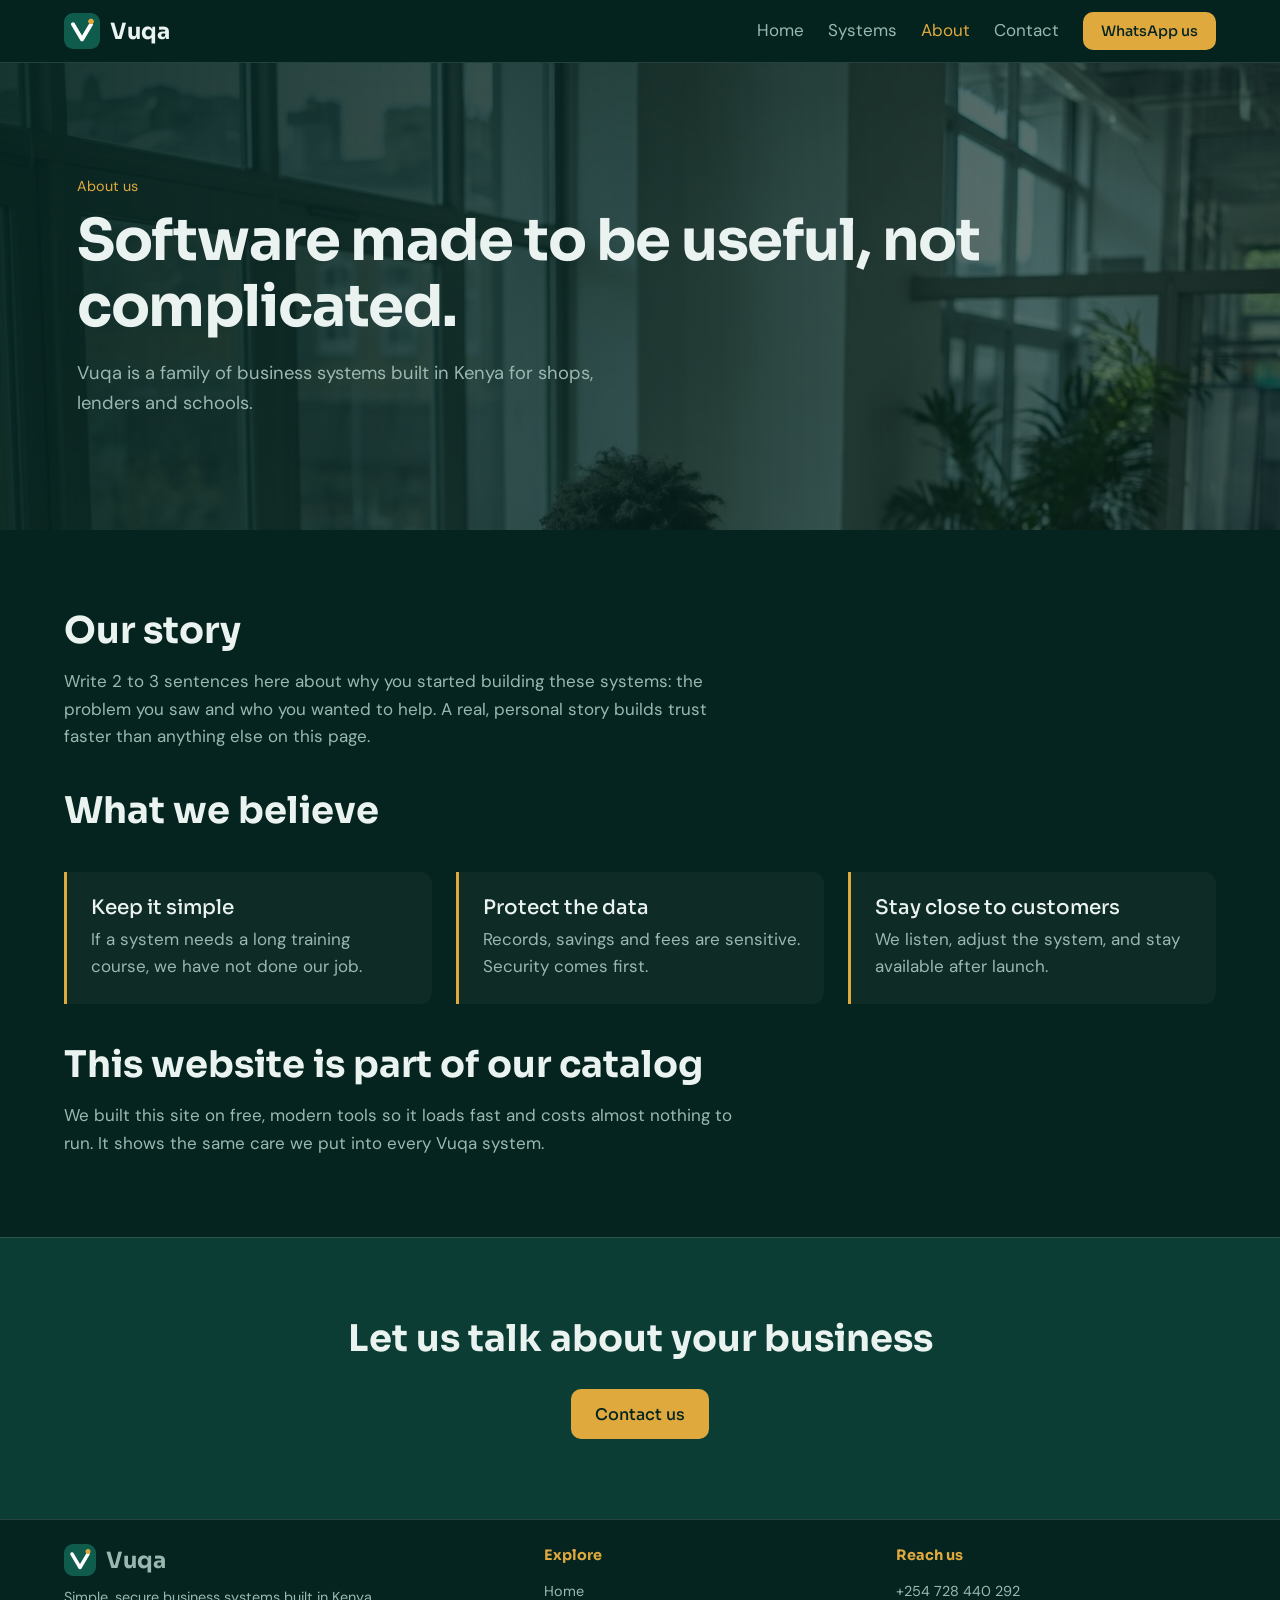
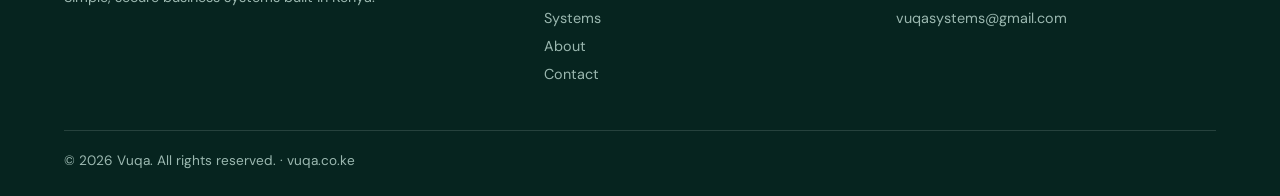
==== about.html @ a0753ff7 "Add files via upload" ====
<!DOCTYPE html>
<html lang="en">
<head>
  <meta charset="utf-8">
  <meta name="viewport" content="width=device-width, initial-scale=1">
  <title>About | Vuqa</title>
  <meta name="description" content="About Vuqa: simple, secure business systems built in Kenya.">
  <link rel="icon" type="image/png" href="images/favicon.png">
  <link rel="apple-touch-icon" href="images/apple-touch-icon.png">
  <link rel="preconnect" href="https://fonts.googleapis.com">
  <link rel="preconnect" href="https://fonts.gstatic.com" crossorigin>
  <link href="https://fonts.googleapis.com/css2?family=DM+Sans:wght@400;500&family=Sora:wght@500;700&display=swap" rel="stylesheet">
  <link rel="stylesheet" href="css/style.css">
</head>
<body>
<div id="site-header"></div>
<main>

  <section class="page-hero about-hero" style="background-image:linear-gradient(90deg,rgba(6,36,31,.92),rgba(6,36,31,.6)),url(images/about.jpg),linear-gradient(135deg,#0f5c4d,#06241f)">
    <p class="tag">About us</p>
    <h1>Software made to be useful, not complicated.</h1>
    <p class="lead">Vuqa is a family of business systems built in Kenya for shops, lenders and schools.</p>
  </section>

  <section class="section prose">
    <h2 class="reveal">Our story</h2>
    <p class="reveal">Write 2 to 3 sentences here about why you started building these systems: the problem you saw and who you wanted to help. A real, personal story builds trust faster than anything else on this page.</p>
    <h2 class="reveal">What we believe</h2>
    <div class="grid">
      <div class="why-item reveal"><h3>Keep it simple</h3><p>If a system needs a long training course, we have not done our job.</p></div>
      <div class="why-item reveal"><h3>Protect the data</h3><p>Records, savings and fees are sensitive. Security comes first.</p></div>
      <div class="why-item reveal"><h3>Stay close to customers</h3><p>We listen, adjust the system, and stay available after launch.</p></div>
    </div>
    <h2 class="reveal">This website is part of our catalog</h2>
    <p class="reveal">We built this site on free, modern tools so it loads fast and costs almost nothing to run. It shows the same care we put into every Vuqa system.</p>
  </section>

  <section class="section cta">
    <h2>Let us talk about your business</h2>
    <div class="actions"><a class="btn" href="contact.html">Contact us</a></div>
  </section>
</main>
<div id="site-footer"></div>
<script src="js/systems.js"></script>
<script src="js/layout.js"></script>
<script src="js/main.js"></script>
</body>
</html>
---- css/style.css ----
/* ---------- Brand tokens: change colours here and the whole site updates ---------- */
:root {
  --green: #0f5c4d;        /* Vuqa icon green */
  --green-deep: #06241f;   /* page background */
  --green-mid: #0b3d34;    /* panels */
  --gold: #dfa93e;         /* Vuqa icon dot */
  --teal: #0ba5b5;         /* CurioLab accent */
  --text: #eaf3f0;
  --muted: #9bb8b0;
  --line: rgba(234, 243, 240, 0.14);
  --font-head: "Sora", system-ui, sans-serif;
  --font-body: "DM Sans", system-ui, sans-serif;
}

* { box-sizing: border-box; margin: 0; }
html { scroll-behavior: smooth; scroll-padding-top: 80px; }
body {
  background: var(--green-deep);
  color: var(--text);
  font: 400 1.0625rem/1.6 var(--font-body);
}
a { color: inherit; }
:focus-visible { outline: 3px solid var(--gold); outline-offset: 3px; }

h1, h2, h3 { font-family: var(--font-head); line-height: 1.15; }
h1 { font-size: clamp(2.2rem, 5vw, 3.6rem); font-weight: 700; letter-spacing: -0.02em; }
h2 { font-size: clamp(1.7rem, 3vw, 2.3rem); font-weight: 700; }
h3 { font-size: 1.25rem; font-weight: 500; }

/* ---------- Navigation ---------- */
.nav {
  position: sticky; top: 0; z-index: 10;
  display: flex; justify-content: space-between; align-items: center;
  padding: 0.75rem clamp(1rem, 5vw, 4rem);
  background: rgba(6, 36, 31, 0.88);
  backdrop-filter: blur(10px);
  border-bottom: 1px solid var(--line);
}
.brand { display: flex; align-items: center; gap: 0.6rem; text-decoration: none;
  font: 700 1.4rem var(--font-head); }
.brand img { border-radius: 9px; }
.nav nav { display: flex; align-items: center; gap: 1.5rem; }
.nav nav a { text-decoration: none; color: var(--muted); }
.nav nav a:hover { color: var(--text); }
.nav nav a.btn { color: var(--green-deep); }

/* ---------- Buttons ---------- */
.btn {
  display: inline-block; padding: 0.8rem 1.4rem; border-radius: 10px;
  background: var(--gold); color: var(--green-deep); text-decoration: none;
  font: 500 1rem var(--font-head); border: 2px solid var(--gold);
  transition: transform 0.15s, background 0.15s;
}
.btn:hover { transform: translateY(-2px); background: #ecbb55; }
.btn-ghost { background: transparent; color: var(--text); border-color: var(--line); }
.btn-ghost:hover { background: rgba(255, 255, 255, 0.06); }
.btn-small { padding: 0.5rem 1rem; font-size: 0.9rem; }
.actions { display: flex; flex-wrap: wrap; gap: 0.8rem; margin-top: 1.8rem; }

/* ---------- Hero ---------- */
.hero {
  display: grid; grid-template-columns: 1.1fr 0.9fr; gap: 3rem; align-items: center;
  padding: clamp(3rem, 8vw, 6rem) clamp(1rem, 5vw, 4rem);
  background:
    radial-gradient(ellipse 60% 70% at 85% 30%, rgba(15, 92, 77, 0.65), transparent 70%),
    radial-gradient(ellipse 40% 50% at 10% 100%, rgba(11, 165, 181, 0.12), transparent 70%);
}
.lead { margin-top: 1.2rem; max-width: 34rem; color: var(--muted); font-size: 1.15rem; }

/* The interactive preview window */
.window {
  background: var(--green-mid); border: 1px solid var(--line);
  border-radius: 16px; overflow: hidden;
  box-shadow: 0 30px 60px -20px rgba(0, 0, 0, 0.6);
}
.window-bar { display: flex; align-items: center; gap: 1rem; padding: 0.7rem 1rem;
  border-bottom: 1px solid var(--line); }
.dots { display: flex; gap: 6px; }
.dots i { width: 10px; height: 10px; border-radius: 50%; background: var(--line); }
.tabs { display: flex; gap: 0.3rem; }
.tabs button {
  font: 500 0.9rem var(--font-head); color: var(--muted); background: none;
  border: 0; padding: 0.4rem 0.8rem; border-radius: 8px; cursor: pointer;
}
.tabs button[aria-selected="true"] { background: var(--green); color: var(--text); }
.window-body { padding: 1.5rem; min-height: 15rem; }
.window-body h3 { margin-bottom: 1rem; color: var(--gold); }
.metric {
  display: flex; justify-content: space-between; align-items: baseline; gap: 1rem;
  padding: 0.9rem 0; border-bottom: 1px solid var(--line);
  animation: slide 0.35s both;
}
.metric strong { font: 700 1.3rem var(--font-head); }
.metric span { color: var(--muted); }
.sample { padding: 0 1.5rem 1rem; font-size: 0.8rem; color: var(--muted); }
@keyframes slide { from { opacity: 0; transform: translateY(8px); } }

/* ---------- Sections ---------- */
.section { padding: clamp(3rem, 7vw, 5rem) clamp(1rem, 5vw, 4rem); }
.section-lead { margin-top: 0.6rem; color: var(--muted); max-width: 36rem; }
.about p { margin-top: 1rem; max-width: 40rem; color: var(--muted); }
.contact { background: var(--green-mid); border-top: 1px solid var(--line); }

.grid { display: grid; gap: 1.5rem; margin-top: 2.5rem;
  grid-template-columns: repeat(auto-fit, minmax(260px, 1fr)); }
.card {
  display: flex; flex-direction: column; gap: 0.8rem;
  padding: 1.8rem; border: 1px solid var(--line); border-radius: 16px;
  background: linear-gradient(160deg, var(--green-mid), var(--green-deep));
}
.card:hover { border-color: var(--gold); }
.tag { color: var(--teal); font-size: 0.9rem; }
.card p { color: var(--muted); }
.card ul { padding-left: 1.1rem; flex: 1; }
.card li::marker { color: var(--gold); }
.card .btn { align-self: flex-start; }

.footer { display: flex; justify-content: space-between; flex-wrap: wrap; gap: 0.5rem;
  padding: 1.5rem clamp(1rem, 5vw, 4rem); border-top: 1px solid var(--line);
  color: var(--muted); font-size: 0.9rem; }

/* ---------- Mobile ---------- */
@media (max-width: 800px) {
  .hero { grid-template-columns: 1fr; }
  .nav nav a:not(.btn) { display: none; }
}
@media (prefers-reduced-motion: reduce) {
  * { animation: none !important; transition: none !important; scroll-behavior: auto !important; }
}

/* =================== v2: slideshow, photos, new pages =================== */
.nav nav a[aria-current="page"] { color: var(--gold); }

/* Placeholder gradients show until you add real photos named images/<id>.jpg */
.g-pos     { --fb: linear-gradient(135deg, #0f5c4d, #06241f 60%, #dfa93e 160%); }
.g-lending { --fb: linear-gradient(135deg, #0b3d34, #06241f 55%, #0ba5b5 170%); }
.g-shule   { --fb: linear-gradient(135deg, #123f5a, #06241f 55%, #dfa93e 170%); }

/* Slider */
.slider { position: relative; height: clamp(34rem, 88vh, 48rem); overflow: hidden; background: var(--green-deep); }
.slide {
  position: absolute; inset: 0; display: flex; align-items: center; justify-content: space-between;
  gap: 2rem; padding: 0 clamp(1rem, 6vw, 5rem);
  background-image: var(--fb); background-size: cover; background-position: center top;
  opacity: 0; visibility: hidden; transition: opacity 0.9s, visibility 0.9s;
}
.slide.active { opacity: 1; visibility: visible; }
.slide::before { /* dark green overlay so text stays readable on any photo */
  content: ""; position: absolute; inset: 0;
  background: linear-gradient(90deg, rgba(6,36,31,0.92) 10%, rgba(6,36,31,0.55) 60%, rgba(6,36,31,0.25));
}
.slide::after { /* subtle dot texture */
  content: ""; position: absolute; inset: 0; opacity: 0.25;
  background: radial-gradient(rgba(255,255,255,0.35) 1px, transparent 1.5px) 0 0 / 26px 26px;
  mask-image: linear-gradient(90deg, transparent 40%, #000);
}
.slide-inner, .float-card { position: relative; z-index: 1; }
.slide-inner { max-width: 38rem; }
.slide-inner .tag { color: var(--gold); margin-bottom: 0.8rem; font-weight: 500; }
.slide.active .slide-inner > * { animation: slide 0.7s both; }
.slide.active .slide-inner > :nth-child(2) { animation-delay: 0.1s; }
.slide.active .slide-inner > :nth-child(3) { animation-delay: 0.2s; }
.slide.active .slide-inner > :nth-child(4) { animation-delay: 0.3s; }

.float-card {
  width: min(22rem, 100%); padding: 1.3rem 1.5rem; border-radius: 16px;
  background: rgba(11, 61, 52, 0.72); backdrop-filter: blur(12px);
  border: 1px solid var(--line); box-shadow: 0 30px 60px -20px rgba(0,0,0,0.6);
}
.float-card b { display: block; margin-bottom: 0.6rem; color: var(--gold); font-family: var(--font-head); }
.float-card div { display: flex; justify-content: space-between; gap: 1rem; padding: 0.6rem 0; border-bottom: 1px solid var(--line); }
.float-card span { color: var(--muted); font-size: 0.95rem; }
.float-card strong { font-family: var(--font-head); }
.float-card small { display: block; margin-top: 0.6rem; color: var(--muted); font-size: 0.78rem; }

.controls { position: absolute; z-index: 2; left: clamp(1rem, 6vw, 5rem); bottom: 1.8rem;
  display: flex; align-items: center; gap: 0.8rem; }
.controls button { cursor: pointer; border: 1px solid var(--line); background: rgba(6,36,31,0.6); color: var(--text);
  width: 2.5rem; height: 2.5rem; border-radius: 50%; font-size: 1.1rem; }
.controls button:hover { border-color: var(--gold); }
#dots { display: flex; gap: 0.5rem; }
#dots button { width: 0.8rem; height: 0.8rem; padding: 0; background: var(--line); }
#dots button.on { background: var(--gold); width: 2rem; border-radius: 1rem; border-color: var(--gold); }

/* Stats strip */
.strip { display: grid; grid-template-columns: repeat(auto-fit, minmax(150px, 1fr)); gap: 1rem;
  padding: 1.6rem clamp(1rem, 5vw, 4rem); background: var(--green); text-align: center; }
.strip strong { display: block; font: 700 1.5rem var(--font-head); color: var(--gold); }
.strip span { font-size: 0.95rem; }

/* Cards with photos */
.card { padding: 0; overflow: hidden; gap: 0; }
.card-photo { height: 11rem; background-image: var(--fb); background-size: cover; background-position: center top; position: relative; }
.card-photo::after { content: ""; position: absolute; inset: 0; background: linear-gradient(transparent 40%, var(--green-mid)); }
.card-body { display: flex; flex-direction: column; gap: 0.8rem; padding: 1.5rem 1.8rem 1.8rem; flex: 1; }
.card { transition: transform 0.25s, border-color 0.25s; }
.card:hover { transform: translateY(-6px); }

.why-item { padding: 1.5rem; border-left: 3px solid var(--gold); background: rgba(255,255,255,0.03); border-radius: 0 12px 12px 0; }
.why-item p { margin-top: 0.4rem; color: var(--muted); }
.cta { text-align: center; background: var(--green-mid); border-top: 1px solid var(--line); }
.cta .section-lead { margin-inline: auto; }
.cta .actions { justify-content: center; }

/* Scroll reveal */
.reveal { opacity: 0; transform: translateY(18px); transition: opacity 0.6s, transform 0.6s; }
.reveal.in { opacity: 1; transform: none; }

/* Inner pages */
.page-hero {
  position: relative; padding: clamp(4rem, 10vw, 7rem) clamp(1rem, 6vw, 5rem);
  background-image: linear-gradient(135deg, #0f5c4d, #06241f);
  background-size: cover; background-position: center top;
}
.page-hero .tag { color: var(--gold); margin-bottom: 0.6rem; }
.prose h2 { margin: 2.5rem 0 1rem; }
.prose h2:first-child { margin-top: 0; }
.prose > p { max-width: 42rem; color: var(--muted); }

.contact-grid { display: grid; grid-template-columns: 1.3fr 1fr; gap: 3rem; }
.form { display: grid; gap: 1.1rem; }
.form label { display: grid; gap: 0.4rem; font-weight: 500; }
.form input, .form select, .form textarea {
  font: inherit; color: var(--text); background: var(--green-mid);
  border: 1px solid var(--line); border-radius: 10px; padding: 0.8rem 1rem;
}
.form button { justify-self: start; cursor: pointer; }
.form small { color: var(--muted); }
.info { padding: 2rem; border: 1px solid var(--line); border-radius: 16px; background: var(--green-mid); align-self: start; }
.info p { margin-top: 1rem; color: var(--muted); }
.info a { color: var(--text); }

/* Footer (v2 layout) */
.footer { display: grid; grid-template-columns: 1.4fr 1fr 1fr; gap: 2rem; align-items: start; }
.footer h4 { font-family: var(--font-head); margin-bottom: 0.6rem; color: var(--gold); }
.footer div a:not(.brand) { display: block; color: var(--muted); text-decoration: none; padding: 0.15rem 0; }
.footer div a:not(.brand):hover { color: var(--text); }
.footer p { color: var(--muted); margin-top: 0.6rem; }
.footer .copy { grid-column: 1 / -1; padding-top: 1.2rem; border-top: 1px solid var(--line); font-size: 0.85rem; }

@media (max-width: 800px) {
  .float-card { display: none; }
  .slide::before { background: rgba(6,36,31,0.78); }
  .contact-grid, .footer { grid-template-columns: 1fr; }
  .nav nav { gap: 0.9rem; font-size: 0.95rem; }
  .nav nav a:not(.btn) { display: inline; }
  .nav nav a[href="index.html"], #nav-wa { display: none; }
}
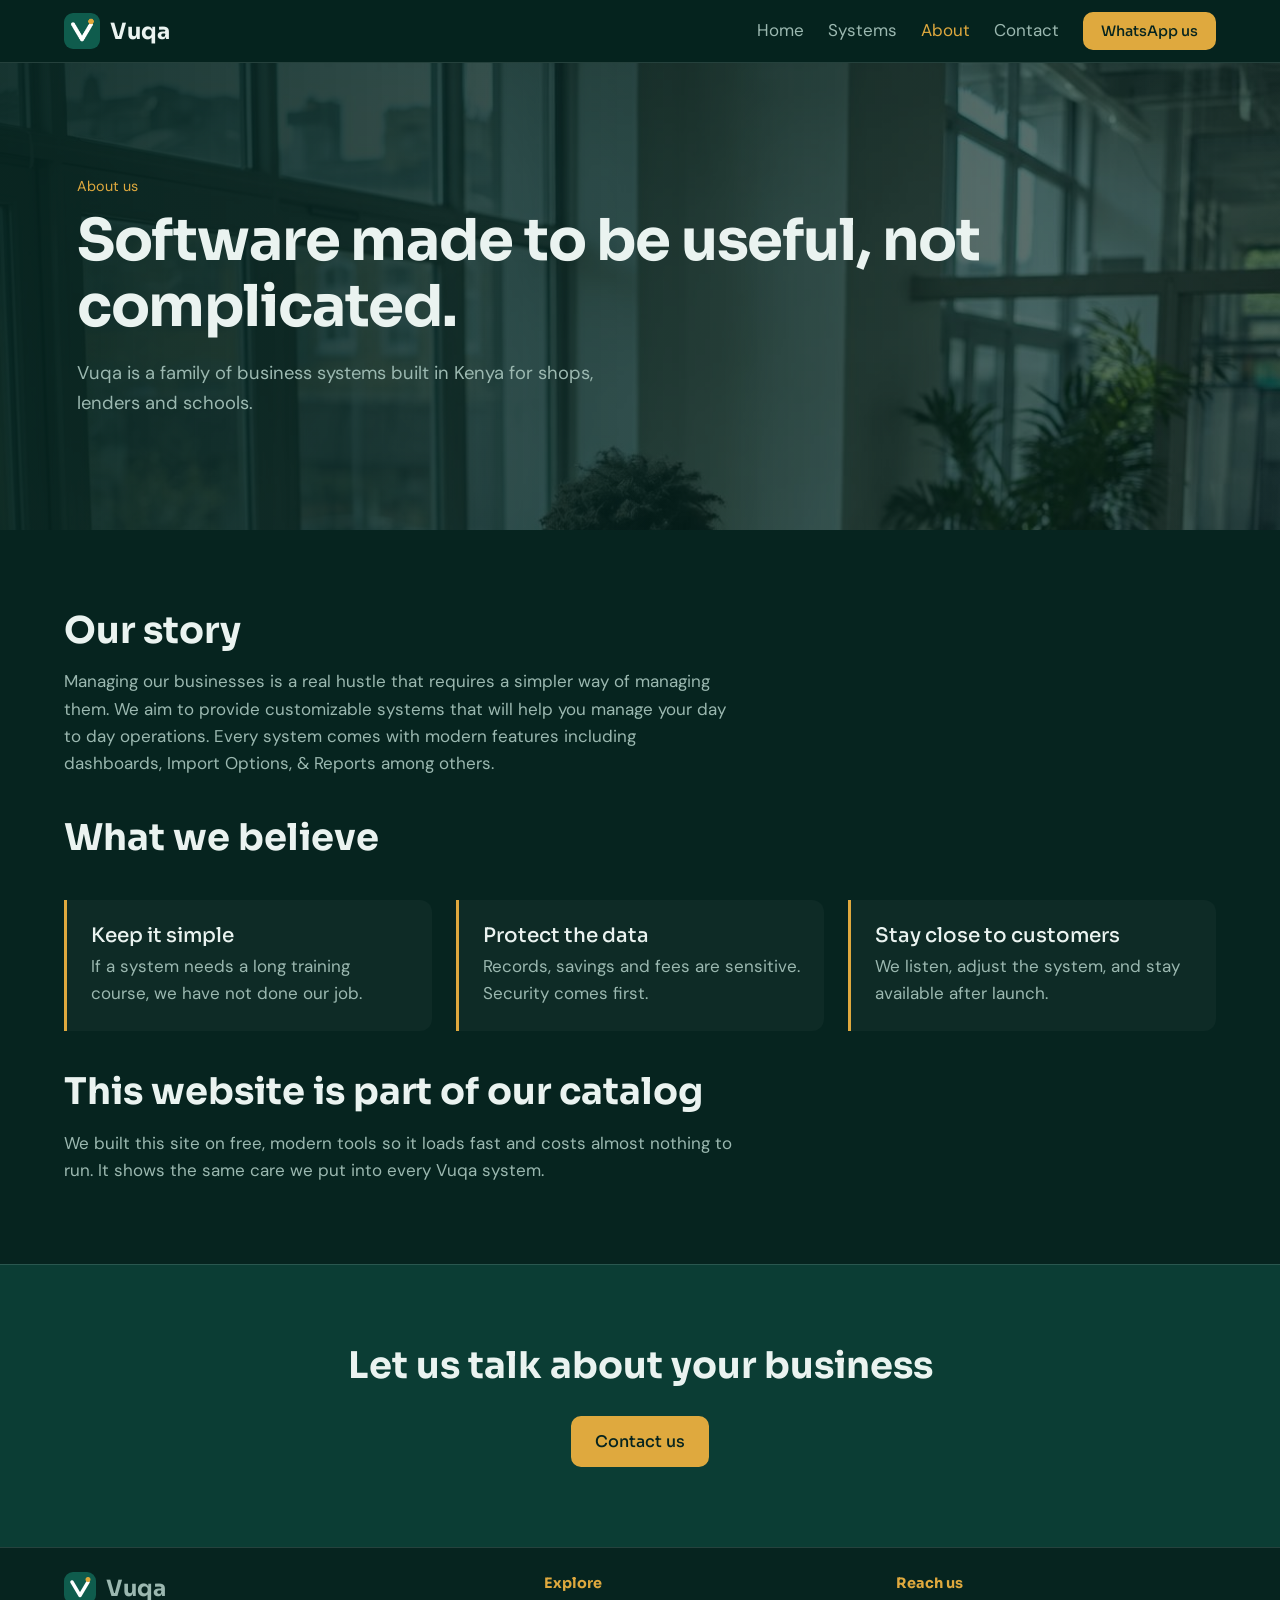
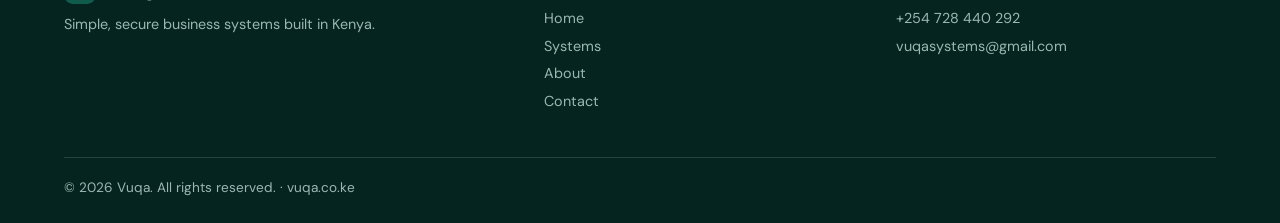
==== commit db2a775f: "Add files via upload" ====
--- a/about.html
+++ b/about.html
@@ -24,7 +24,7 @@
 
   <section class="section prose">
     <h2 class="reveal">Our story</h2>
-    <p class="reveal">Write 2 to 3 sentences here about why you started building these systems: the problem you saw and who you wanted to help. A real, personal story builds trust faster than anything else on this page.</p>
+    <p class="reveal">Managing our businesses is a real hustle that requires a simpler way of managing them. We aim to provide customizable systems that will help you manage your day to day operations. Every system  comes with modern features including dashboards, Import Options, & Reports among others.</p>
     <h2 class="reveal">What we believe</h2>
     <div class="grid">
       <div class="why-item reveal"><h3>Keep it simple</h3><p>If a system needs a long training course, we have not done our job.</p></div>
